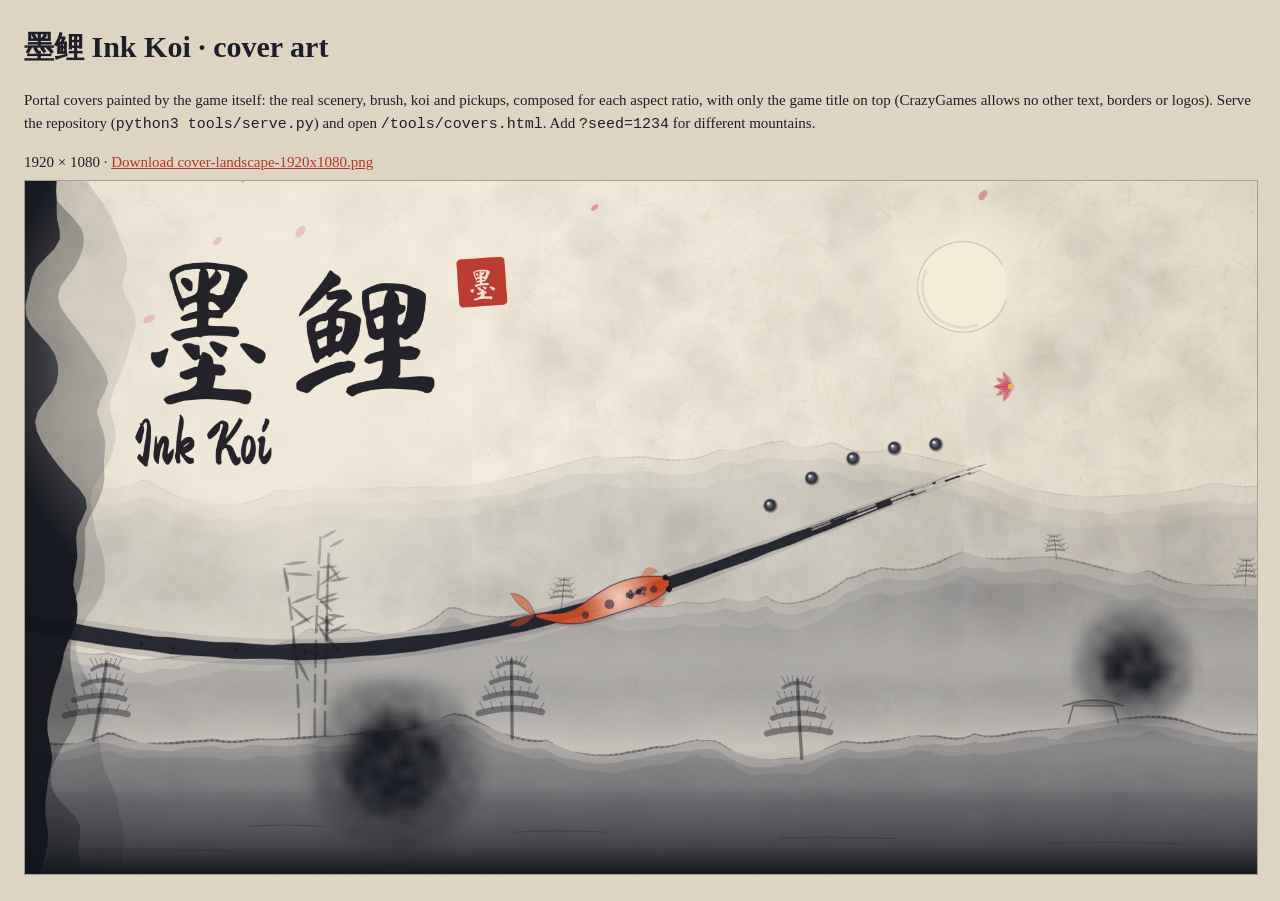
==== tools/covers.html @ 9205006e "Ink Koi: CrazyGames readiness (SDK adapter, upload build, covers, submission guide) - js/platform.js" ====
<!DOCTYPE html>
<html lang="en">
<head>
<meta charset="utf-8">
<title>Ink Koi · cover art</title>
<style>
  body { margin: 24px; font: 15px/1.5 Georgia, serif; background: #ddd5c2; color: #1e1e28; }
  figure { margin: 0 0 28px; } figcaption { margin: 6px 0; }
  canvas { max-width: 100%; max-height: 80vh; border: 1px solid rgba(30,30,40,.3); display: block; }
  iframe { position: fixed; left: -9999px; top: 0; border: 0; }
  a { color: #b83228; }
</style>
</head>
<body>
<h1>墨鲤 Ink Koi · cover art</h1>
<p>Portal covers painted by the game itself: the real scenery, brush, koi and pickups, composed for each
aspect ratio, with only the game title on top (CrazyGames allows no other text, borders or logos).
Serve the repository (<code>python3 tools/serve.py</code>) and open <code>/tools/covers.html</code>.
Add <code>?seed=1234</code> for different mountains.</p>
<div id="out">Painting…</div>

<script>
'use strict';
// CrazyGames cover sizes: landscape 16:9, portrait 2:3, square 1:1
const COVERS = [
  { name: 'cover-landscape-1920x1080', w: 1920, h: 1080 },
  { name: 'cover-portrait-800x1200', w: 800, h: 1200 },
  { name: 'cover-square-800x800', w: 800, h: 800 },
];
const seed = +(new URLSearchParams(location.search).get('seed') || 20260920);

// Runs inside the game's own page (an off-screen iframe of exactly the cover's size): stage a moment of play.
function compose(seed) {
  const g = window.game, W = g.LW, H = 720;
  g.seed = seed; g.scenery = new Scenery(seed); g.scenery.makePaper(g.ctx); g.resize();
  g.reset(); g.strokes.length = 0; g.guide = null; g.state = 'title'; g.time = 7.3;
  g.camX = 2400; g.field.shiftTo(g.camX - 150);
  const cx = g.camX, wide = W > 900;
  // one long brush stroke: it dips, then climbs toward the right like a rising current
  const s = new Stroke(), x0 = cx - 60, x1 = cx + W * (wide ? 0.78 : 0.97), n = 90;
  for (let i = 0; i <= n; i++) {
    const k = i / n, x = x0 + (x1 - x0) * k;
    const y = H * 0.60 + Math.sin(k * Math.PI * 1.15 + 0.2) * H * 0.095 - k * k * H * 0.13;
    const w = 15 - 9 * smoothstep(0.5, 1, k) + Math.sin(k * 9) * 1.2;
    s.add(x, y, w, smoothstep(0.72, 1, k) * 0.9);
  }
  s.finish(); s.life = 1e9; g.strokes.push(s);
  // the koi, mid-stroke and moving fast
  const koi = g.koi; koi.size = wide ? 2.0 : 1.75;
  koi.attachTo(s, s.len * (wide ? 0.50 : 0.34)); koi.sp = 520;
  const field = { sample: () => 0 };
  for (let i = 0; i < 24; i++) koi.update(1 / 60, g.strokes, field, null);
  // pearls strung ahead of it, a lotus above, thick ink drifting nearby, the tide at its tail
  const w = g.world; w.pearls.length = 0; w.lotus.length = 0; w.hooks.length = 0; w.clouds.length = 0;
  for (let i = 1; i <= 5; i++) { const p = s.pointAt(koi.s + (wide ? 70 + i * 46 : 50 + i * 34)); w.pearls.push({ x: p.x, y: p.y - 30 - Math.sin(i / 6 * Math.PI) * 26, taken: false, t: i }); }
  w.lotus.push({ x: cx + W * (wide ? 0.80 : 0.74), y: H * (wide ? 0.30 : 0.36), taken: false, t: 1 });
  g.field.deposit(cx + W * 0.30, H * 0.84, wide ? 92 : 70, 1.25);
  g.field.deposit(cx + W * (wide ? 0.90 : 0.95), H * 0.70, 64, 1.1);
  for (let i = 0; i < 50; i++) g.field.step(1 / 60);
  w.tideX = cx + (wide ? 30 : -10);
  // spring petals in the air, and the wake off the koi's tail
  g.particles.length = 0; g.ripples.length = 0; g.floaters.length = 0;
  for (let i = 0; i < 40; i++) g.spawnSeasonParticles(1 / 20);
  g.streak(koi, 16);
  for (let i = 0; i < 6; i++) { g.updateParticles(1 / 60); }
  document.querySelectorAll('.overlay, #controls, #rotate').forEach(el => { el.style.display = 'none'; });
  g.drawInscription = () => {};   // covers may carry the game title and nothing else
  g.loop = () => {};   // freeze: the page's own animation loop must not repaint over the composition
  g.pointer.inside = false;
  // render() in the title state draws the world but no HUD, hints or cursor
  g.render();
  return { W, H };
}

function title(ctx, w, h) {
  const FONT_BRUSH = '"Ma Shan Zheng", "KaiTi", "STKaiti", serif';
  const u = Math.min(w, h * 1.45) / 1920;           // type scale
  const portrait = h > w, x = w * (portrait ? 0.5 : 0.085), y = h * (portrait ? 0.215 : 0.30);
  ctx.save();
  ctx.textAlign = portrait ? 'center' : 'left'; ctx.textBaseline = 'alphabetic';
  // a breath of bare paper behind the title so it reads over the mountains
  const r = 560 * u, gx = portrait ? x : x + 300 * u, gy = y - 60 * u;
  const halo = ctx.createRadialGradient(gx, gy, r * 0.1, gx, gy, r);
  halo.addColorStop(0, 'rgba(240,233,217,0.85)'); halo.addColorStop(1, 'rgba(240,233,217,0)');
  ctx.fillStyle = halo; ctx.fillRect(gx - r, gy - r, r * 2, r * 2);
  ctx.fillStyle = 'rgba(24,24,32,0.95)';
  ctx.font = `${300 * u}px ${FONT_BRUSH}`;
  const zh = '墨鲤', zw = ctx.measureText(zh).width;
  ctx.fillText(zh, x, y);
  ctx.font = `${118 * u}px ${FONT_BRUSH}`;
  ctx.fillText('Ink Koi', portrait ? x : x + 8 * u, y + 150 * u);
  // the red seal, tucked against the last character
  const sx = (portrait ? x + zw / 2 : x + zw) + 26 * u, sy = y - 250 * u, ss = 92 * u;
  ctx.translate(sx + ss / 2, sy + ss / 2); ctx.rotate(-0.07);
  ctx.fillStyle = 'rgba(184,50,40,0.94)';
  ctx.beginPath(); ctx.roundRect(-ss / 2, -ss / 2, ss, ss, 8 * u); ctx.fill();
  ctx.fillStyle = 'rgba(241,234,219,0.96)'; ctx.textAlign = 'center'; ctx.textBaseline = 'middle';
  ctx.font = `${64 * u}px ${FONT_BRUSH}`; ctx.fillText('墨', 0, 4 * u);
  ctx.restore();
}

function paint(cover) {
  return new Promise(resolve => {
    const f = document.createElement('iframe');
    f.width = cover.w; f.height = cover.h; f.src = '../index.html';
    f.onload = async () => {
      const win = f.contentWindow;
      while (!(win.game && win.game.render)) await new Promise(r => setTimeout(r, 50));
      await win.document.fonts.ready;
      win.eval('(' + compose + ')(' + seed + ')');
      const out = document.createElement('canvas'); out.width = cover.w; out.height = cover.h;
      const ctx = out.getContext('2d');
      ctx.drawImage(win.document.getElementById('game'), 0, 0, cover.w, cover.h);
      await document.fonts.load('200px "Ma Shan Zheng"', '墨鲤 Ink Koi');
      title(ctx, cover.w, cover.h);
      f.remove();
      resolve(out);
    };
    document.body.appendChild(f);
  });
}

(async () => {
  const font = document.createElement('link'); font.rel = 'stylesheet';
  font.href = 'https://fonts.googleapis.com/css2?family=Ma+Shan+Zheng&display=swap'; document.head.appendChild(font);
  const out = document.getElementById('out'); out.textContent = '';
  window.covers = {};
  for (const c of COVERS) {
    const canvas = await paint(c); window.covers[c.name] = canvas;
    const fig = document.createElement('figure'), cap = document.createElement('figcaption'), a = document.createElement('a');
    a.textContent = `Download ${c.name}.png`; a.download = c.name + '.png'; a.href = '#';
    a.onclick = () => { a.href = canvas.toDataURL('image/png'); };
    cap.append(`${c.w} × ${c.h} · `, a); fig.append(cap, canvas); out.append(fig);
  }
  document.title = 'Ink Koi · covers ready';
})();
</script>
</body>
</html>
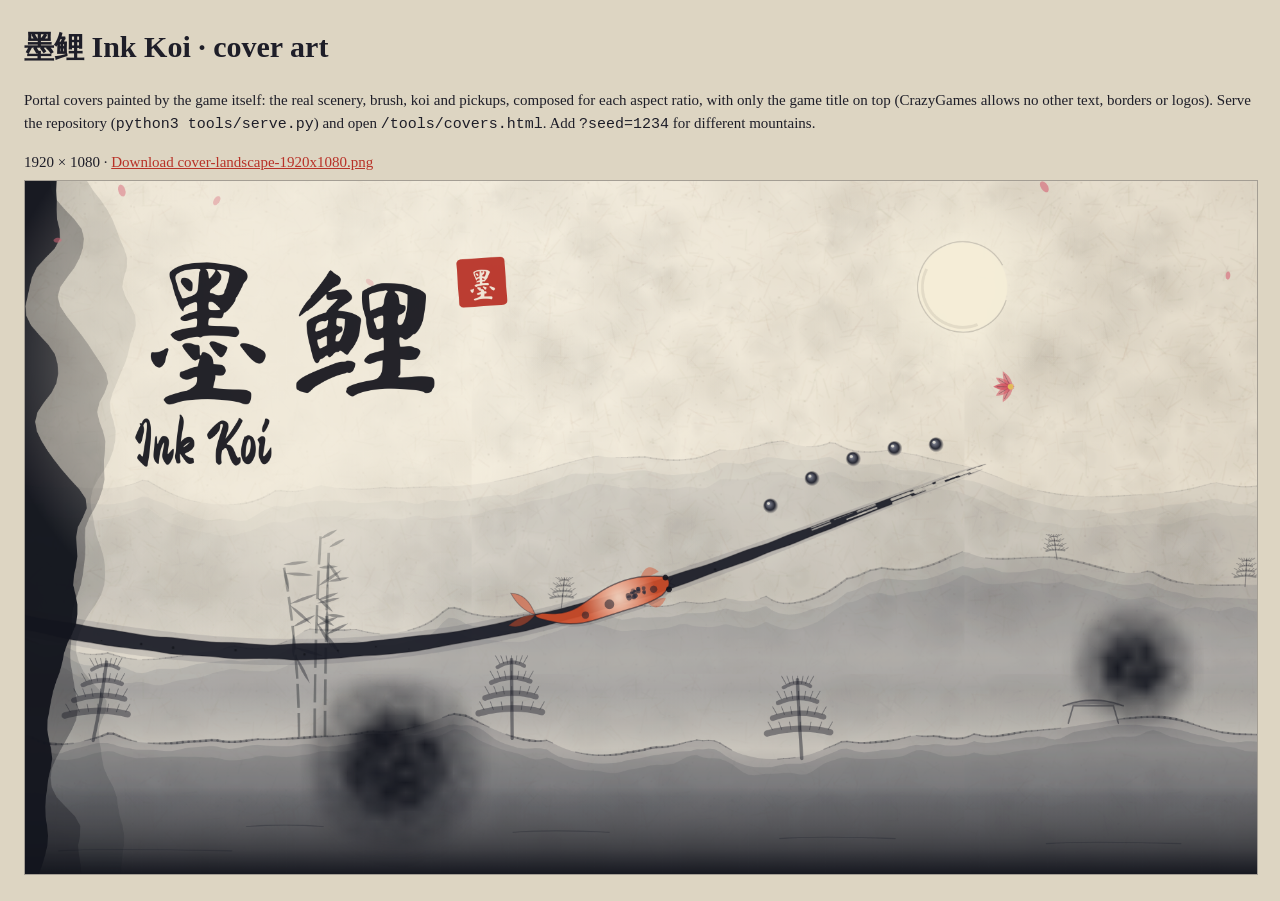
==== commit 2d08cfec: "Ink Koi: fix review findings on the CrazyGames integration - midgameAd has a watchdog (4s to start, " ====
--- a/tools/covers.html
+++ b/tools/covers.html
@@ -122,7 +122,9 @@
 
 (async () => {
   const font = document.createElement('link'); font.rel = 'stylesheet';
-  font.href = 'https://fonts.googleapis.com/css2?family=Ma+Shan+Zheng&display=swap'; document.head.appendChild(font);
+  font.href = 'https://fonts.googleapis.com/css2?family=Ma+Shan+Zheng&display=swap';
+  // the @font-face rules must be registered before fonts.load() can find the brush face for the title
+  await new Promise(r => { font.onload = font.onerror = r; document.head.appendChild(font); });
   const out = document.getElementById('out'); out.textContent = '';
   window.covers = {};
   for (const c of COVERS) {
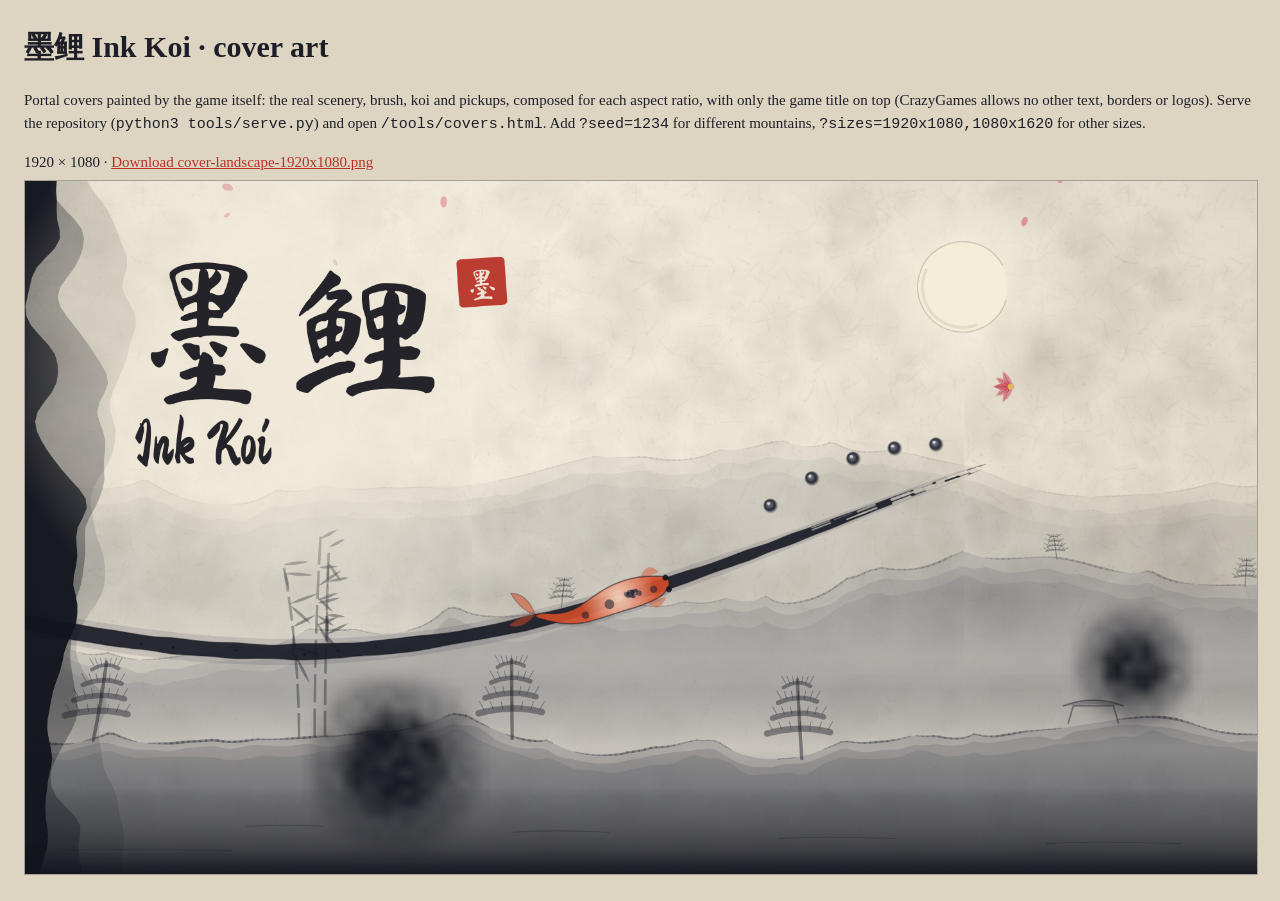
==== commit 9033c27c: "Ink Koi: offline-rendered preview videos for CrazyGames - tools/record.html steps the real game at a" ====
--- a/tools/covers.html
+++ b/tools/covers.html
@@ -16,18 +16,22 @@
 <p>Portal covers painted by the game itself: the real scenery, brush, koi and pickups, composed for each
 aspect ratio, with only the game title on top (CrazyGames allows no other text, borders or logos).
 Serve the repository (<code>python3 tools/serve.py</code>) and open <code>/tools/covers.html</code>.
-Add <code>?seed=1234</code> for different mountains.</p>
+Add <code>?seed=1234</code> for different mountains, <code>?sizes=1920x1080,1080x1620</code> for other sizes.</p>
 <div id="out">Painting…</div>
 
 <script>
 'use strict';
 // CrazyGames cover sizes: landscape 16:9, portrait 2:3, square 1:1
-const COVERS = [
-  { name: 'cover-landscape-1920x1080', w: 1920, h: 1080 },
-  { name: 'cover-portrait-800x1200', w: 800, h: 1200 },
-  { name: 'cover-square-800x800', w: 800, h: 800 },
-];
-const seed = +(new URLSearchParams(location.search).get('seed') || 20260920);
+const params = new URLSearchParams(location.search);
+// ?sizes=1920x1080,1080x1620 paints other sizes (tools/record.html uses this for the videos' opening frame)
+const COVERS = params.get('sizes')
+  ? params.get('sizes').split(',').map(s => s.split('x').map(Number)).map(([w, h]) => ({ name: `cover-${w}x${h}`, w, h }))
+  : [
+    { name: 'cover-landscape-1920x1080', w: 1920, h: 1080 },
+    { name: 'cover-portrait-800x1200', w: 800, h: 1200 },
+    { name: 'cover-square-800x800', w: 800, h: 800 },
+  ];
+const seed = +(params.get('seed') || 20260920);
 
 // Runs inside the game's own page (an off-screen iframe of exactly the cover's size): stage a moment of play.
 function compose(seed) {
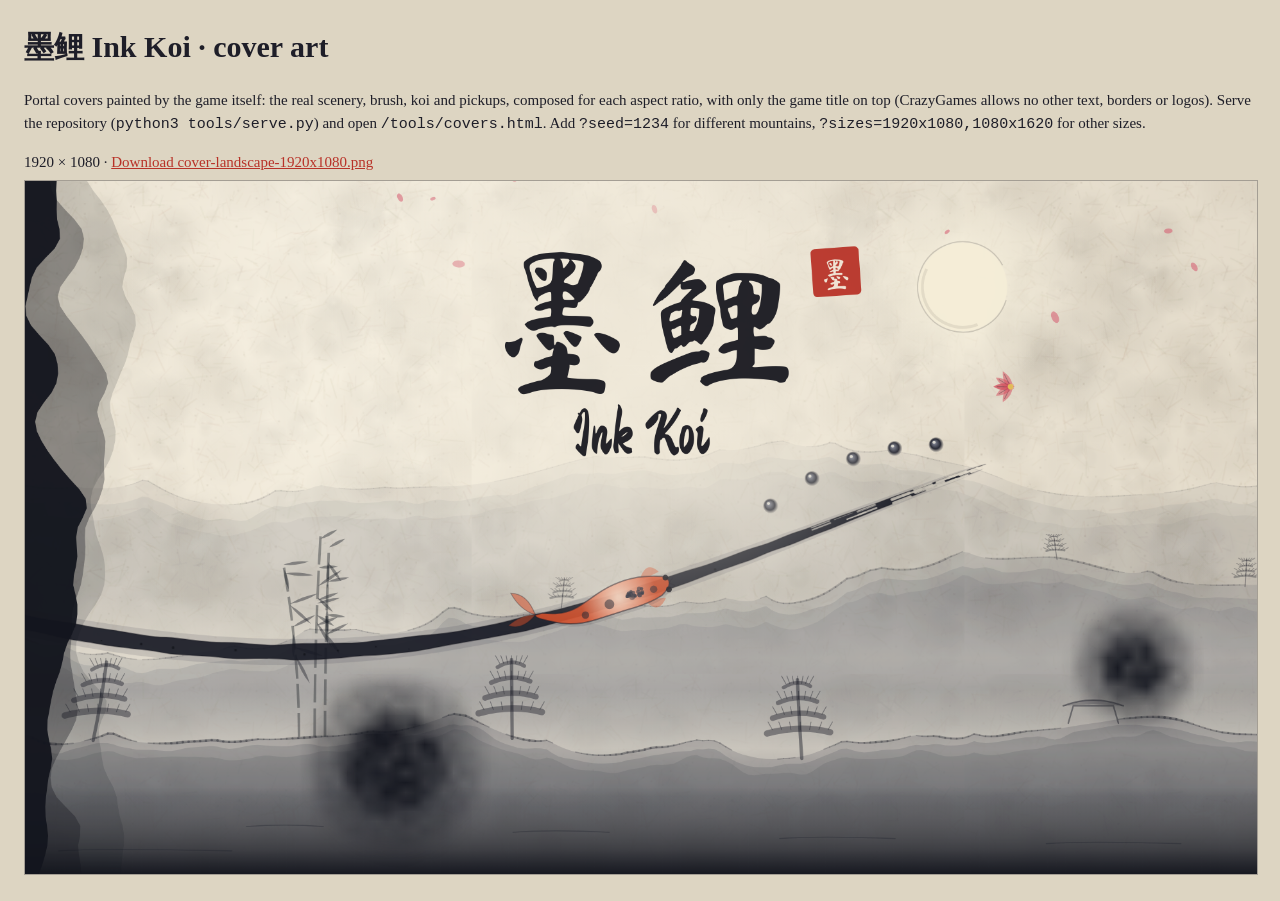
==== commit 3d6d8193: "Covers: title at top centre in every format Portals pin their own badges (New, Hot, Top rated) to th" ====
--- a/tools/covers.html
+++ b/tools/covers.html
@@ -79,11 +79,13 @@
 function title(ctx, w, h) {
   const FONT_BRUSH = '"Ma Shan Zheng", "KaiTi", "STKaiti", serif';
   const u = Math.min(w, h * 1.45) / 1920;           // type scale
-  const portrait = h > w, x = w * (portrait ? 0.5 : 0.085), y = h * (portrait ? 0.215 : 0.30);
+  // Top centre in every format. Portals pin their own badges (New, Hot, Top rated...) to the top-left
+  // corner of a thumbnail, so a title there gets covered.
+  const x = w * 0.5, y = h * (h > w ? 0.215 : h === w ? 0.27 : 0.285);
   ctx.save();
-  ctx.textAlign = portrait ? 'center' : 'left'; ctx.textBaseline = 'alphabetic';
+  ctx.textAlign = 'center'; ctx.textBaseline = 'alphabetic';
   // a breath of bare paper behind the title so it reads over the mountains
-  const r = 560 * u, gx = portrait ? x : x + 300 * u, gy = y - 60 * u;
+  const r = 560 * u, gx = x, gy = y - 60 * u;
   const halo = ctx.createRadialGradient(gx, gy, r * 0.1, gx, gy, r);
   halo.addColorStop(0, 'rgba(240,233,217,0.85)'); halo.addColorStop(1, 'rgba(240,233,217,0)');
   ctx.fillStyle = halo; ctx.fillRect(gx - r, gy - r, r * 2, r * 2);
@@ -92,9 +94,9 @@
   const zh = '墨鲤', zw = ctx.measureText(zh).width;
   ctx.fillText(zh, x, y);
   ctx.font = `${118 * u}px ${FONT_BRUSH}`;
-  ctx.fillText('Ink Koi', portrait ? x : x + 8 * u, y + 150 * u);
+  ctx.fillText('Ink Koi', x, y + 150 * u);
   // the red seal, tucked against the last character
-  const sx = (portrait ? x + zw / 2 : x + zw) + 26 * u, sy = y - 250 * u, ss = 92 * u;
+  const sx = x + zw / 2 + 26 * u, sy = y - 250 * u, ss = 92 * u;
   ctx.translate(sx + ss / 2, sy + ss / 2); ctx.rotate(-0.07);
   ctx.fillStyle = 'rgba(184,50,40,0.94)';
   ctx.beginPath(); ctx.roundRect(-ss / 2, -ss / 2, ss, ss, 8 * u); ctx.fill();
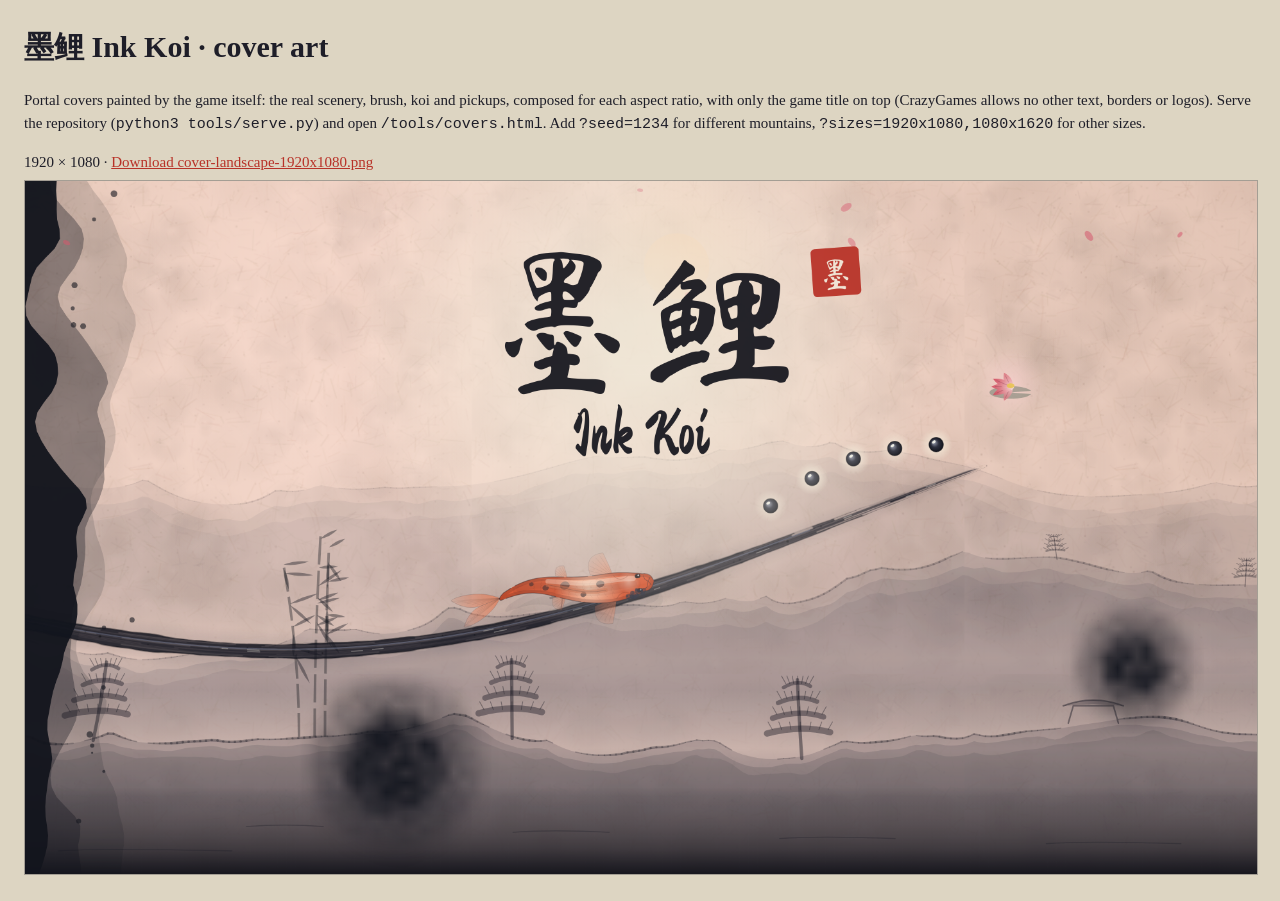
==== commit 53b31a44: "Ink Koi: smoother brush, evolving koi, living world, retention, faster rendering Brush: coalesced po" ====
--- a/tools/covers.html
+++ b/tools/covers.html
@@ -36,7 +36,7 @@
 // Runs inside the game's own page (an off-screen iframe of exactly the cover's size): stage a moment of play.
 function compose(seed) {
   const g = window.game, W = g.LW, H = 720;
-  g.seed = seed; g.scenery = new Scenery(seed); g.scenery.makePaper(g.ctx); g.resize();
+  g.seed = seed; g.scenery = new Scenery(seed); g.scenery.makePaper(g.ctx); g.q = 0; g.resize();
   g.reset(); g.strokes.length = 0; g.guide = null; g.state = 'title'; g.time = 7.3;
   g.camX = 2400; g.field.shiftTo(g.camX - 150);
   const cx = g.camX, wide = W > 900;
@@ -116,7 +116,7 @@
       win.eval('(' + compose + ')(' + seed + ')');
       const out = document.createElement('canvas'); out.width = cover.w; out.height = cover.h;
       const ctx = out.getContext('2d');
-      ctx.drawImage(win.document.getElementById('game'), 0, 0, cover.w, cover.h);
+      win.game.composite(ctx, cover.w, cover.h);
       await document.fonts.load('200px "Ma Shan Zheng"', '墨鲤 Ink Koi');
       title(ctx, cover.w, cover.h);
       f.remove();
